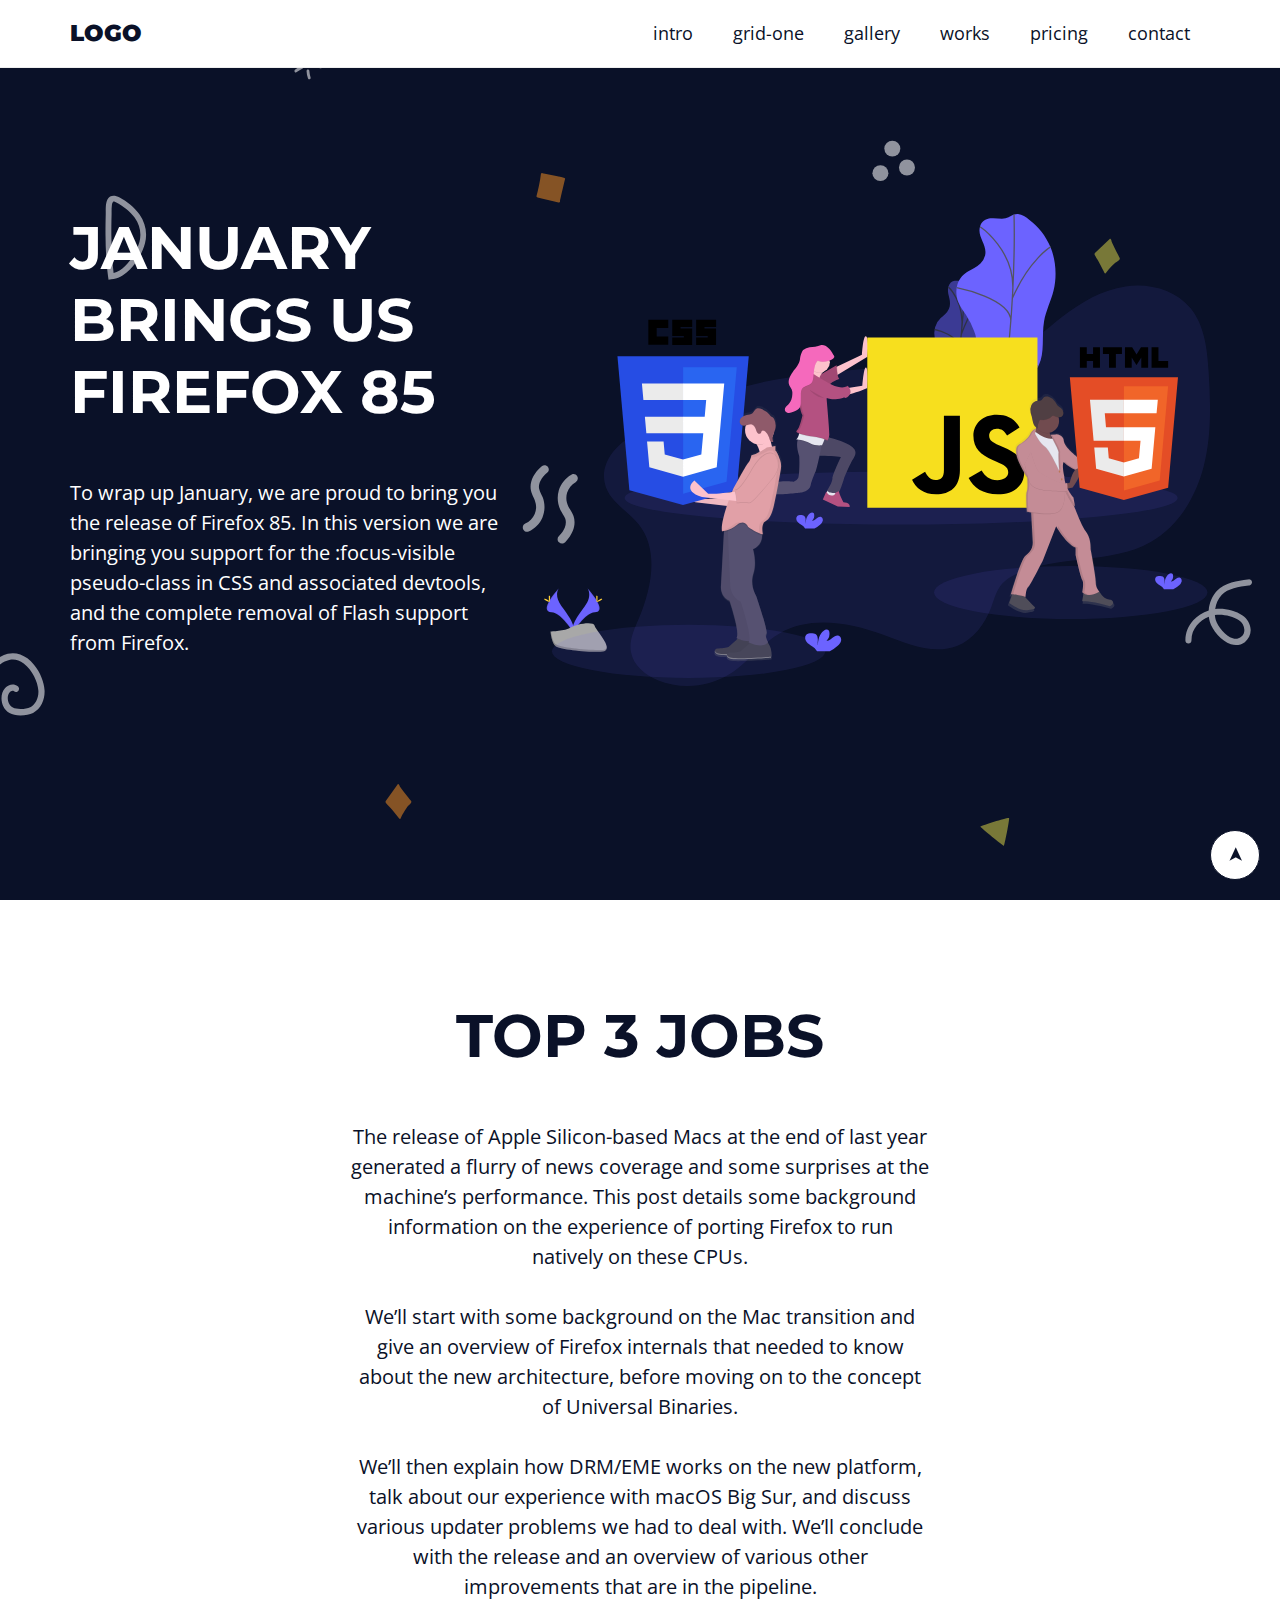
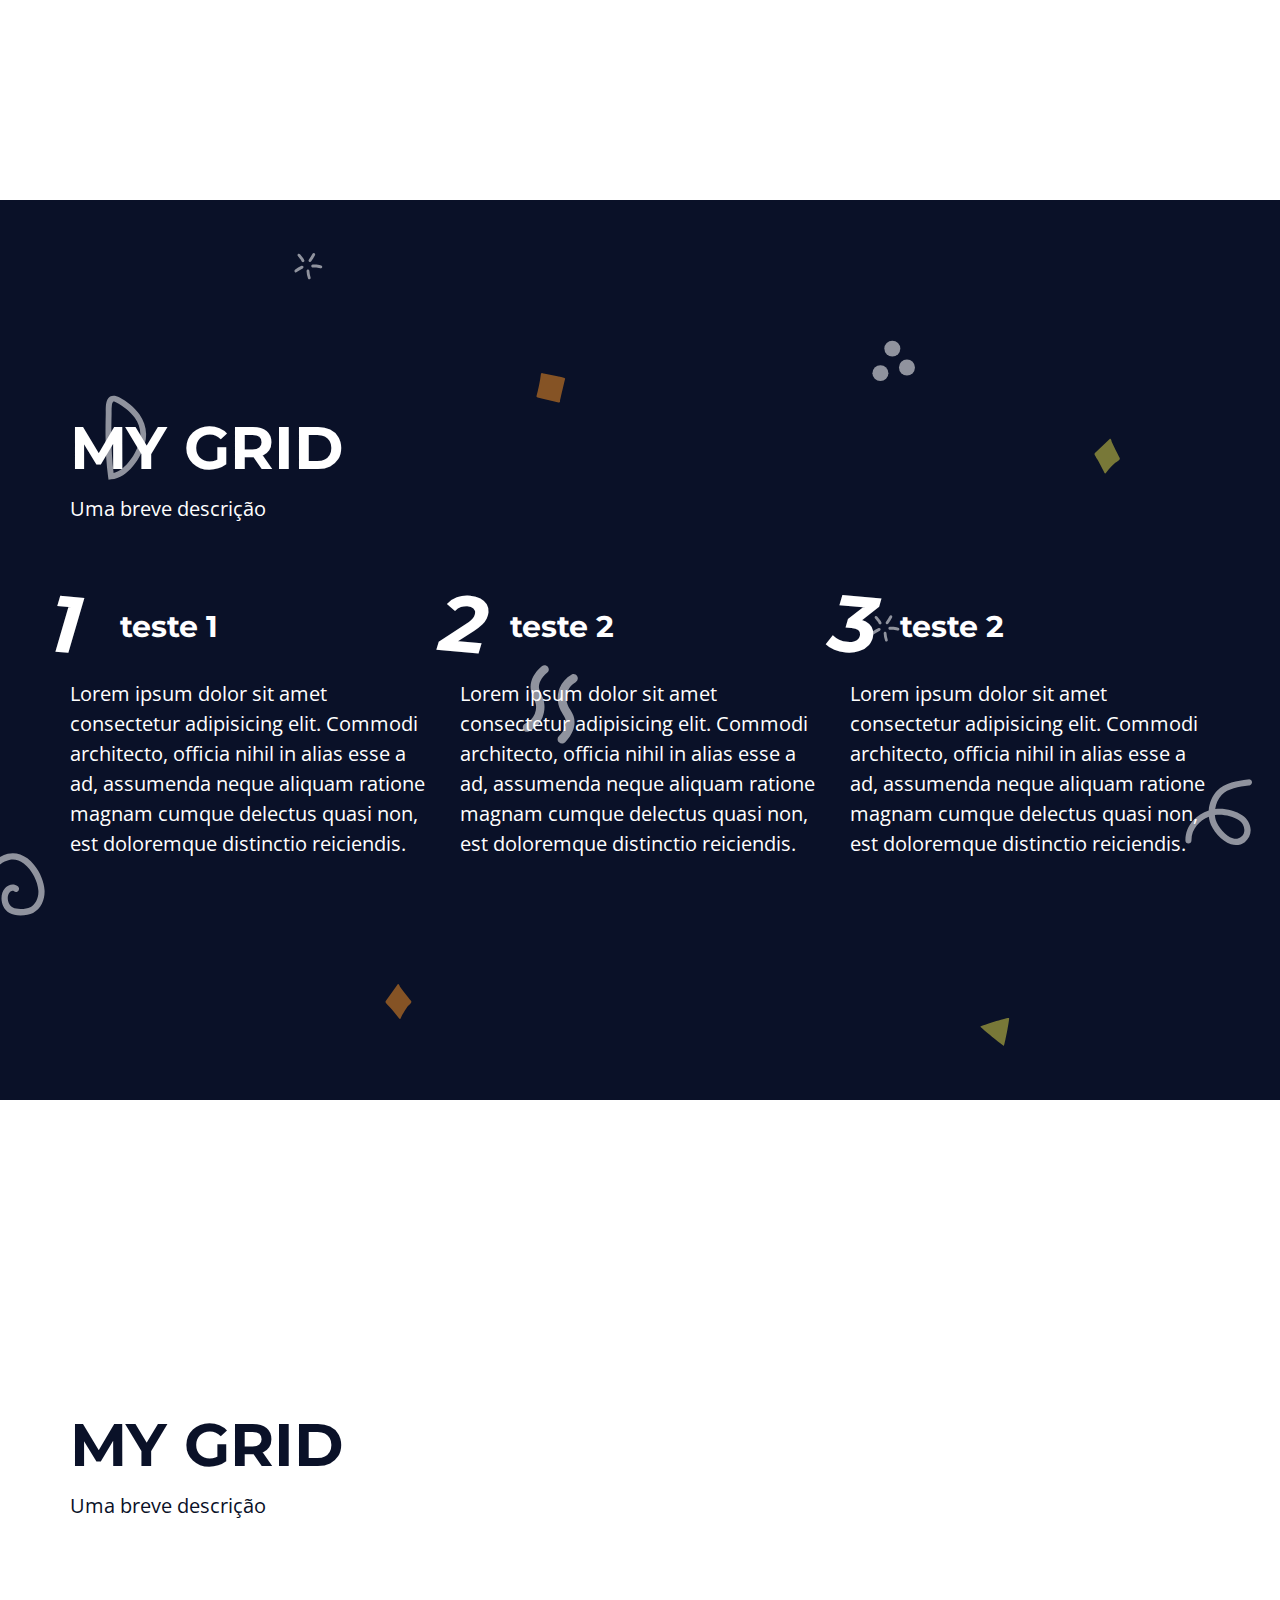
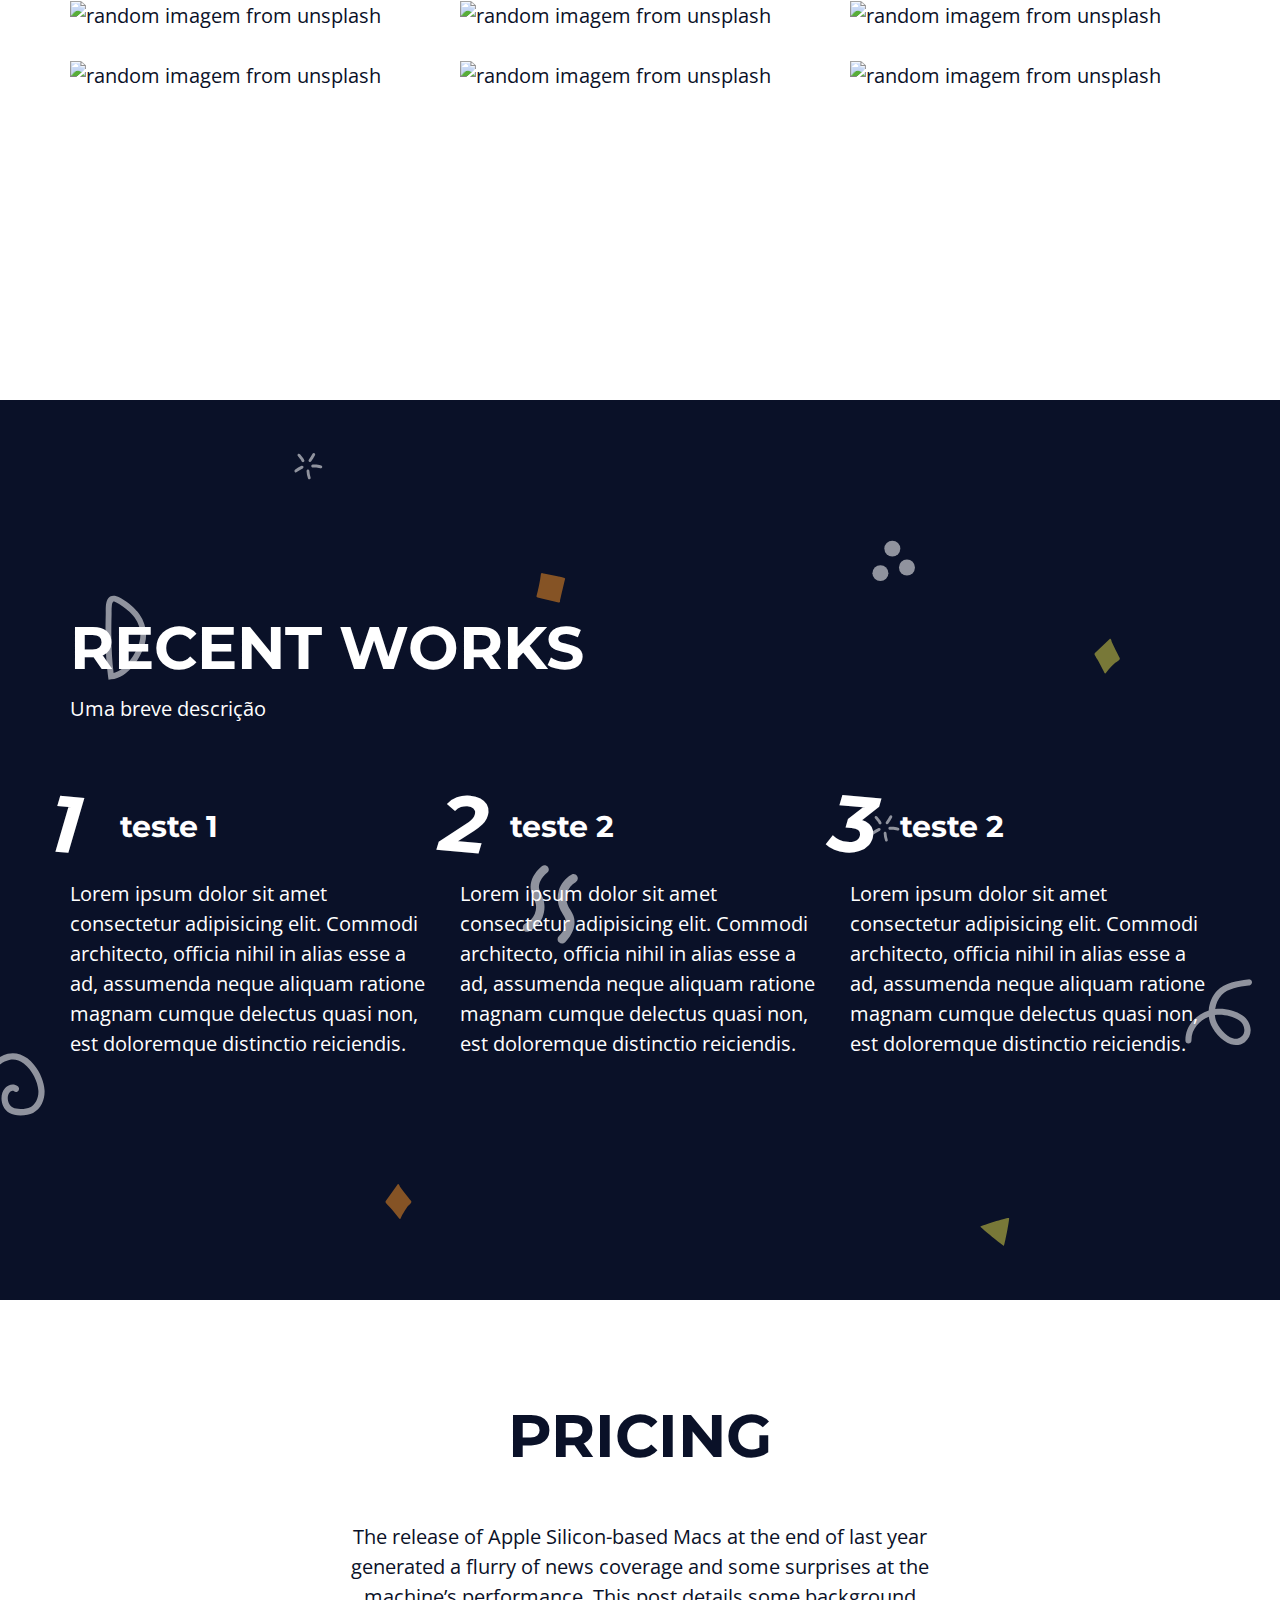
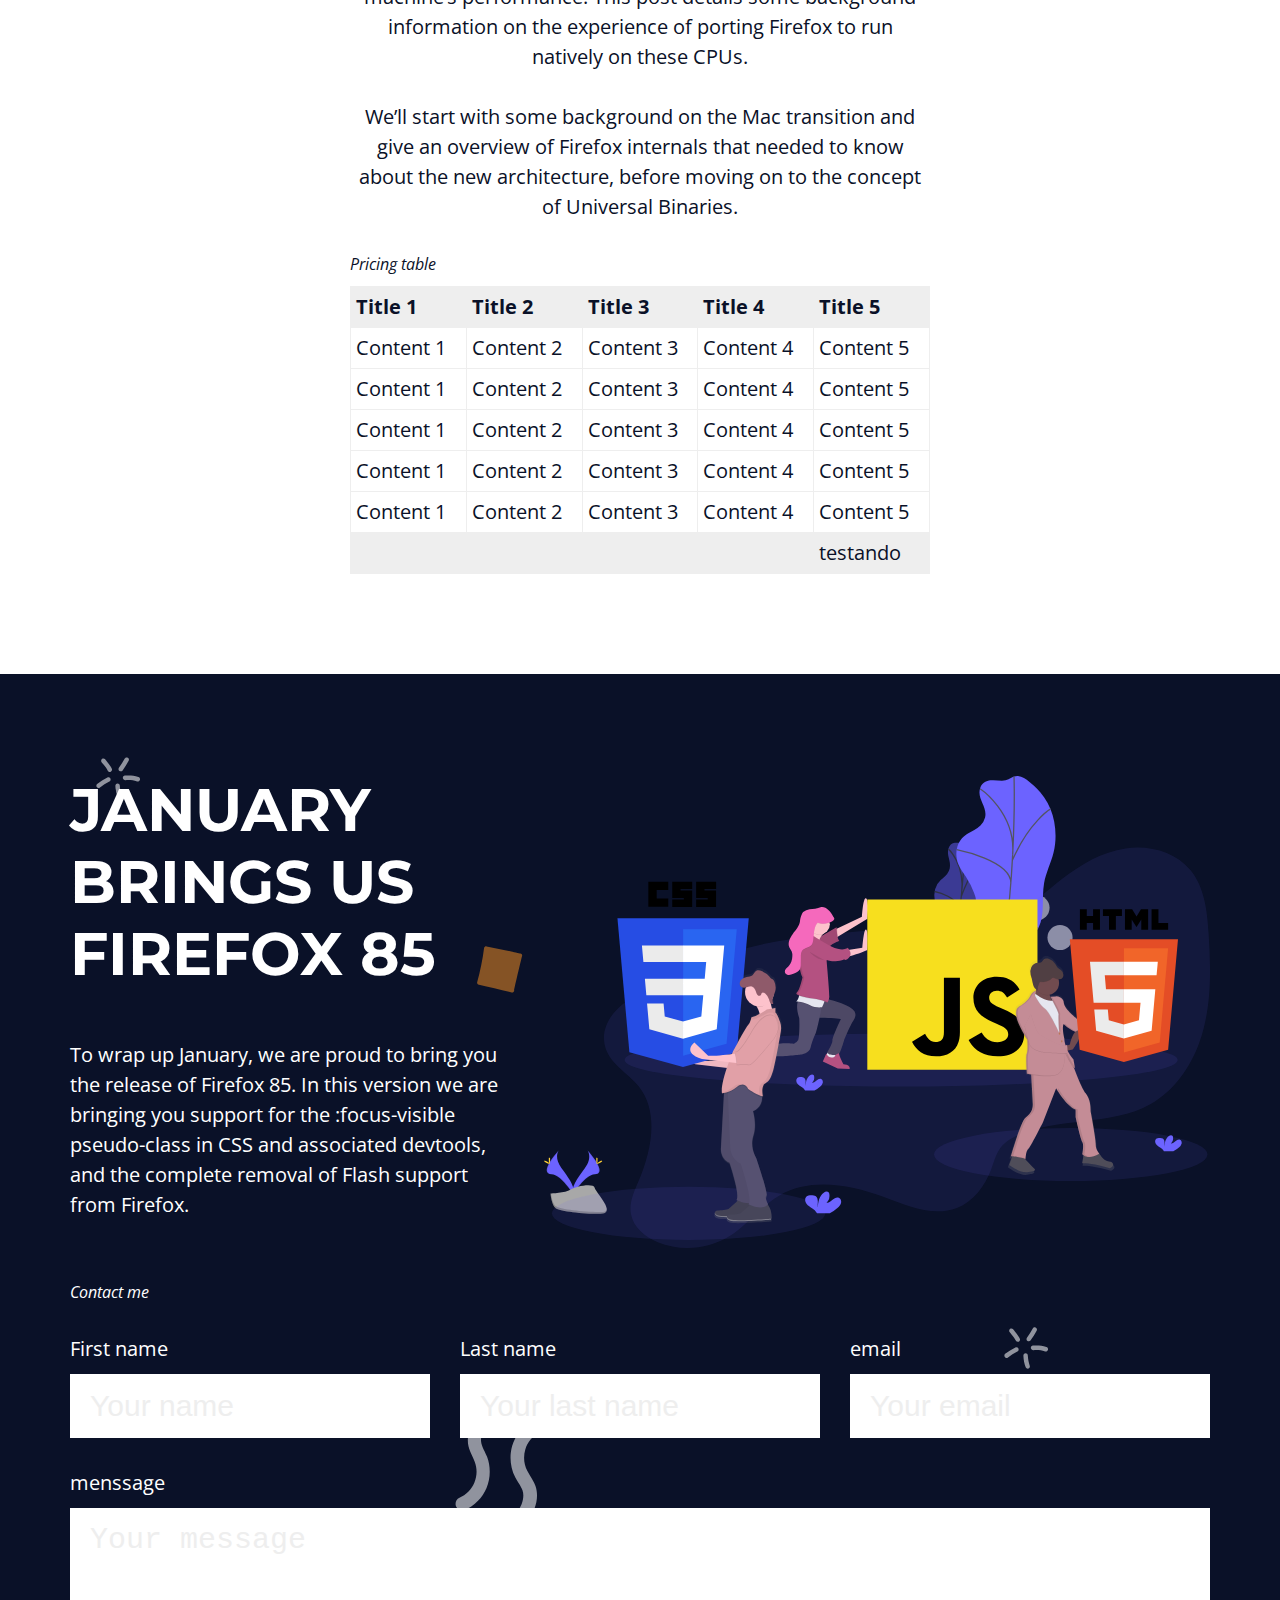
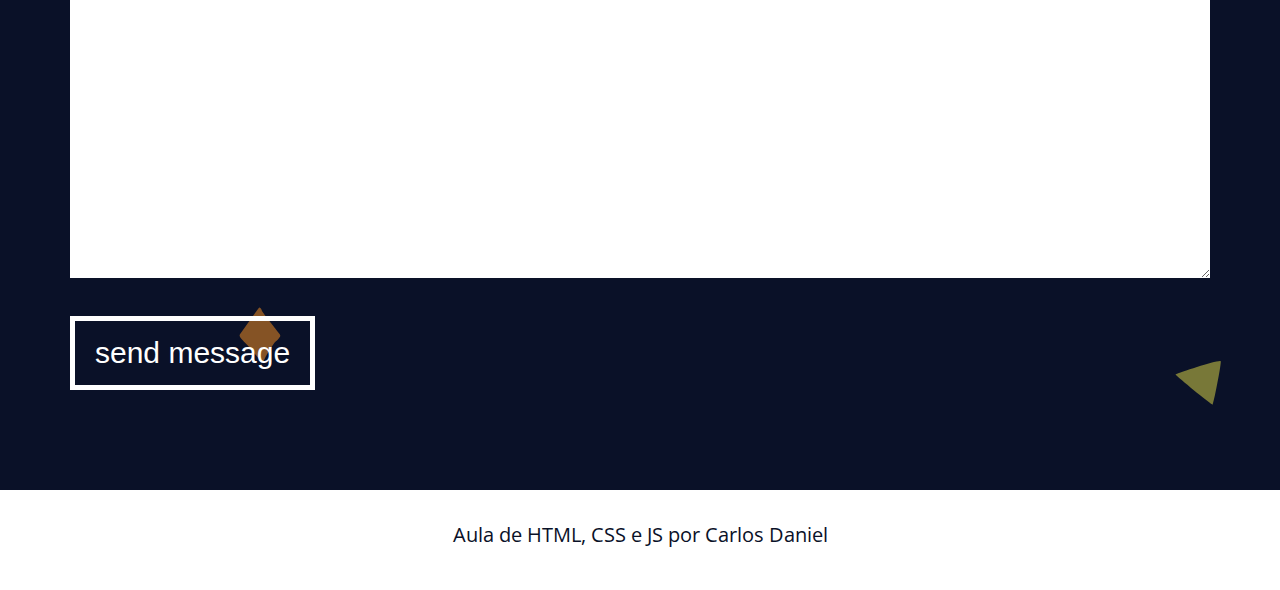
==== index.html @ 61919f61 "Add files via upload" ====
<!DOCTYPE html>
<html lang="pt-BR">
<head>
    <meta charset="UTF-8">
    <meta name="viewport" content="width=device-width, initial-scale=1.0">
    <title>Document</title>
    <link rel="stylesheet" href="./accets/css/variables.css">
    <link rel="stylesheet" href="./accets/css/elements.css">
    <link rel="stylesheet" href="./accets/css/component.css">
    <link rel="stylesheet" href="./accets/css/menu.css">
    <link rel="stylesheet" href="./accets/css/styles.css">
</head>
    <body>
        <input class="close-menu" id="close-menu" type="checkbox" aria-label="Close menu" role="button">
        <label class="close-menu-label" for="close-menu" title="close menu"></label>
        <aside class="menu white-bg">
            <div class="menu-content main-content">
                <h1 onClick="checado()">
                    <a href="#home">LOGO</a>
                </h1>
                <nav>
                    <ul onClick="checado()">
                        <li><a href="#intro">intro</a></li>
                        <li><a href="#grid-one">grid-one</a></li>
                        <li><a href="#gallery">gallery</a></li>
                        <li><a href="#grid-two">works</a></li>
                        <li><a href="#pricing">pricing</a></li>
                        <li><a href="#contact">contact</a></li>
                    </ul>
                </nav>
            </div>
        </aside>

    <section id="home" class="main-bg section">
        <div class="main-content intro-content">
            <div class="intro-text-content">
                <h2>January brings us Firefox 85</h2>
                <p>To wrap up January, we are proud to bring you the release of Firefox 85. In this version we are bringing you
                    support for the :focus-visible pseudo-class in CSS and associated devtools, and the complete removal of Flash
                    support from Firefox.</p>
            </div>

            <div class="intro-img">
                <img src="accets/img/javascript.svg" alt="Logo de Html, CSS e JS.">
            </div>
        </div>
    </section>

    <section id="intro" class="white-bg section">
        <div class="main-content top3-content">
            <h2>top 3 jobs</h2>
            <p>The release of Apple Silicon-based Macs at the end of last year generated a flurry of news coverage and some surprises at the machine’s performance. This post details some background information on the experience of porting Firefox to run natively on these CPUs.</p>
            <p>We’ll start with some background on the Mac transition and give an overview of Firefox internals that needed to know about the new architecture, before moving on to the concept of Universal Binaries.</p>
            <p>We’ll then explain how DRM/EME works on the new platform, talk about our experience with macOS Big Sur, and discuss various updater problems we had to deal with. We’ll conclude with the release and an overview of various other improvements that are in the pipeline.</p>
        </div>
    </section>

    <section id="grid-one" class="grid-one main-bg section">
        <div class="main-content grid-one-content">
            <h2 class="grid-main-heading">My Grid</h2>
            <p class="grid-description">Uma breve descrição</p>
            <div class="grid">
                <article>
                    <h3>teste 1</h3>
                    <p>Lorem ipsum dolor sit amet consectetur adipisicing elit. Commodi architecto, officia nihil in alias esse a ad, assumenda neque aliquam ratione magnam cumque delectus quasi non, est doloremque distinctio reiciendis.</p>
                </article>
                <article>
                    <h3>teste 2</h3>
                    <p>Lorem ipsum dolor sit amet consectetur adipisicing elit. Commodi architecto, officia nihil in alias esse a ad, assumenda neque aliquam ratione magnam cumque delectus quasi non, est doloremque distinctio reiciendis.</p>
                </article>
                <article>
                    <h3>teste 2</h3>
                    <p>Lorem ipsum dolor sit amet consectetur adipisicing elit. Commodi architecto, officia nihil in alias esse a ad, assumenda neque aliquam ratione magnam cumque delectus quasi non, est doloremque distinctio reiciendis.</p>
                </article>
            </div>
        </div>
    </section>

    <section id="gallery" class="gallery white-bg section">
        <div class="main-content grid-one-content">
            <h2 class="grid-main-heading">My Grid</h2>
            <p class="grid-description">Uma breve descrição</p>
            <div class="grid">
                <div class="gallery-img">
                    <img src="http://source.unsplash.com/random/360x360?r=1" alt="random imagem from unsplash">
                </div>
                <div class="gallery-img">
                    <img src="http://source.unsplash.com/random/360x360?r=2" alt="random imagem from unsplash">
                </div>
                <div class="gallery-img">
                    <img src="http://source.unsplash.com/random/360x360?r=3" alt="random imagem from unsplash">
                </div>
                <div class="gallery-img">
                    <img src="http://source.unsplash.com/random/360x360?r=4" alt="random imagem from unsplash">
                </div>
                <div class="gallery-img">
                    <img src="http://source.unsplash.com/random/360x360?r=5" alt="random imagem from unsplash">
                </div>
                <div class="gallery-img">
                    <img src="http://source.unsplash.com/random/360x360?r=6" alt="random imagem from unsplash">
                </div>
            </div>
        </div>
    </section>

    <section id="grid-two" class="grid-one main-bg section">
        <div class="main-content grid-one-content">
            <h2 class="grid-main-heading">Recent Works</h2>
            <p class="grid-description">Uma breve descrição</p>
            <div class="grid">
                <article>
                    <h3>teste 1</h3>
                    <p>Lorem ipsum dolor sit amet consectetur adipisicing elit. Commodi architecto, officia nihil in alias esse a ad, assumenda neque aliquam ratione magnam cumque delectus quasi non, est doloremque distinctio reiciendis.</p>
                </article>
                <article>
                    <h3>teste 2</h3>
                    <p>Lorem ipsum dolor sit amet consectetur adipisicing elit. Commodi architecto, officia nihil in alias esse a ad, assumenda neque aliquam ratione magnam cumque delectus quasi non, est doloremque distinctio reiciendis.</p>
                </article>
                <article>
                    <h3>teste 2</h3>
                    <p>Lorem ipsum dolor sit amet consectetur adipisicing elit. Commodi architecto, officia nihil in alias esse a ad, assumenda neque aliquam ratione magnam cumque delectus quasi non, est doloremque distinctio reiciendis.</p>
                </article>
            </div>
        </div>
    </section>
    <section id="pricing" class="white-bg section">
        <div class="main-content top3-content">
            <h2>pricing</h2>
            <p>The release of Apple Silicon-based Macs at the end of last year generated a flurry of news coverage and some surprises at the machine’s performance. This post details some background information on the experience of porting Firefox to run natively on these CPUs.</p>
            <p>We’ll start with some background on the Mac transition and give an overview of Firefox internals that needed to know about the new architecture, before moving on to the concept of Universal Binaries.</p>

            <div class="responsive-table">
                <table>
                    <caption>Pricing table</caption>

                    <thead>
                        <tr>
                            <th>Title 1</th>
                            <th>Title 2</th>
                            <th>Title 3</th>
                            <th>Title 4</th>
                            <th>Title 5</th>
                        </tr>
                    </thead>
                    <tbody>
                        <tr>
                            <td>Content 1</td>
                            <td>Content 2</td>
                            <td>Content 3</td>
                            <td>Content 4</td>
                            <td>Content 5</td>
                        </tr>
                        <tr>
                            <td>Content 1</td>
                            <td>Content 2</td>
                            <td>Content 3</td>
                            <td>Content 4</td>
                            <td>Content 5</td>
                        </tr>
                        <tr>
                            <td>Content 1</td>
                            <td>Content 2</td>
                            <td>Content 3</td>
                            <td>Content 4</td>
                            <td>Content 5</td>
                        </tr>
                        <tr>
                            <td>Content 1</td>
                            <td>Content 2</td>
                            <td>Content 3</td>
                            <td>Content 4</td>
                            <td>Content 5</td>
                        </tr>
                        <tr>
                            <td>Content 1</td>
                            <td>Content 2</td>
                            <td>Content 3</td>
                            <td>Content 4</td>
                            <td>Content 5</td>
                        </tr>
                    </tbody>
                    <tfoot>
                        <tr>
                            <td></td>
                            <td></td>
                            <td></td>
                            <td></td>
                            <td colspan="3">testando</td>
                        </tr> 
                    </tfoot>
                </table>
            </div>
        </div>     
    </section>
    <section id="contact" class="main-bg section">
        <div class="main-content intro-content">
            <div class="intro-text-content">
                <h2>January brings us Firefox 85</h2>
                <p>To wrap up January, we are proud to bring you the release of Firefox 85. In this version we are bringing you
                    support for the :focus-visible pseudo-class in CSS and associated devtools, and the complete removal of Flash
                    support from Firefox.</p>
            </div>

            <div class="intro-img">
                <img src="accets/img/javascript.svg" alt="Logo de Html, CSS e JS.">
            </div>
            <div class="contact-form">
                <fieldset class="form-grid">
                    <legend>Contact me</legend>
                    
                        <div class="form-group">
                            <label for="first-name">First name</label>
                            <input type="text" name="first-name" id="first-name" placeholder="Your name">
                            
                        </div>

                        <div class="form-group">
                            <label for="last-name">Last name</label>
                            <input type="text" name="last-name" id="last-name" placeholder="Your last name">
                            
                        </div>

                        <div class="form-group">
                            <label for="email">email</label>
                            <input type="email" name="email" id="email" placeholder="Your email">
                            
                        </div>

                        <div class="form-group full-width">
                            <label for="message">menssage</label>
                            <textarea name="message" id="menssage" cols="30" rows="10" placeholder="Your message"></textarea>                            
                        </div>

                        </div>
                        <div class="form-group full-width">
                            <button type="submit">send message</button>
                        </div>
                </fieldset>
            </div>
        </div>

    </section>

    <footer class="white-bg footer">
        <p>Aula de HTML, CSS e JS por Carlos Daniel</p>
    </footer>

    <a href="#home" class="back-to-top">➤</a>
    <script src="./accets/javascript/index.js"></script>
</body>
</html>
---- accets/css/variables.css ----
@import url('https://fonts.googleapis.com/css2?family=Montserrat:ital,wght@0,100..900;1,100..900&family=Open+Sans:ital,wght@0,300..800;1,300..800&display=swap');

:root{
    --primary-color: #0a1128;
    --secondary-color: crimson;
    --white-color: #FFFFFF;
    --light-gray-color: #EEEEEE;
    --gap: 3rem;
}
---- accets/css/elements.css ----
* {
    margin: 0;
    padding: 0;
    box-sizing: border-box;
}

html {
    scroll-behavior: smooth;
    scroll-padding-top: 6.7rem;
    /* Para limitar o rem e ele se comportar como 10px em vez de 16px */
    font-size: 62.5%;
}

body{
    font-family: 'Open Sans', sans-serif;
    font-size: 2rem;
    color: var(--primary-color);
    /* o line-height é melhor usar numero sem unidade de medida */
    line-height: 1.5;

}

h1, h2, h2, h3, h4, h5, h6{
    font-family: 'Montserrat', sans-serif;
}

h1{
    text-transform: uppercase;
    font-size: 6rem;
    font-weight: 900;
}

h2{
    font-size: 6rem;
    margin-bottom: 5rem;
    text-transform: uppercase;
    line-height: 1.2;
}

h3{
    font-size: 5rem;
}

h4{
    font-size: 4.5rem;
}

h5{
    font-size: 4rem;
}

h6{
    font-size: 3.5rem;
}

a{
    text-decoration: none;
}

p{
    margin-bottom: 3rem;
}

.responsive-table{
    overflow: hidden;
    overflow-x: auto;
}

table{
    min-width: 36rem;
    width: 100%;
    border-collapse: collapse;
}

table caption{
    font-style: italic;
    font-size: 1.6rem;
    text-align: left;
    margin-bottom: 1rem;
}

table td, table th{
    /* serve para impedir do texto quebrar a linha */
    white-space: nowrap;
    padding: 0.5rem;
    text-align: left;
    border: 0.1rem solid var(--light-gray-color);
}

tfoot td, table th{
    background-color: var(--light-gray-color);
}
---- accets/css/component.css ----
.main-bg{
    background-image: url(../img/main-bg.svg);
    background-size: cover;
    background-position: center center;
    color: var(--white-color);
}
.white-bg{
    background-color: var(--white-color);
    color: var(--primary-color);
}

.main-content{
    max-width: 120rem;
    margin: 0 auto;
    padding: 10rem var(--gap);
}

/* A classe section esta informando que o tamanho minimo é de 100vh ou seja se precisar de crescer mais ele ira crescer */
.section{
    min-height: 100vh;
}
.menu-spacing{
    height: 6.5rem;
}

body .full-width{
    width: 100%;
    flex: 1 1 100%;
}
---- accets/css/menu.css ----
.menu{
    position: fixed;
    /* usando top, left, right fixar ele na posição indicada */
    top: 0;
    left: 0;
    right: 0;
    width: 100%;
    border-bottom: 0.1rem solid var(--light-gray-color);
    z-index: 1;
}

.menu-content{
    display: flex;
    justify-content: space-between;
    align-items: center;
    padding-top: 0;
    padding-bottom: 0;
}

.menu-content ul {
    list-style: none;
    display: flex;
}

.menu-content ul li a{
    display: block;
    font-size: 1.8rem;
    padding: 2rem;
    color: inherit;
    position: relative;
}
/* pelo elemento pai ser relativo o absolute vai respeitar ele e ficar referente a ele,
animação de linha a baixo da navbar 
*/
.menu-content ul li a::after{
    content: '';
    position: absolute;
    bottom: 1rem;
    /* ajustando local */
    left: 50%;
    width: 0;
    /* tamanho da listra */
    height: 0.2rem;
    background-color: var(--secondary-color);
    transition: all 300ms ease-in-out;
}

.menu-content ul li a:hover::after{
    width: 50%;
    left: 25%;
}

.menu h1 {
    font-size: 2.3rem;
    color: var(--primary-color);
}
.menu h1 a{
    color: inherit;
}

.close-menu{
    display: none;
}
---- accets/css/styles.css ----
.intro-content{
    position: relative;
    /* top: -8rem; */
    display: grid;
    /* foi passado para 1.5fr por causa da proporção */
    grid-template-columns: 1fr 1.5fr;
    gap: var(--gap);
    min-height: 100vh;
}

.intro-text-content, .intro-img{
    display: flex;
    flex-flow: column wrap;
    justify-content: center;
}
.intro-text-content h2{
    font-size: 6rem;
    margin-bottom: 5rem;
    text-transform: uppercase;
    line-height: 1.2;
}
.intro-img img{
    max-width: 100%;
    height: auto; 
}

.top3-content{
    max-width: 64rem;
    display: flex;
    flex-flow: column nowrap;
    justify-content: center;
    text-align: center;
}

.grid-one-content{
    display: flex;
    flex-flow: column wrap;
    justify-content: center;
    min-height: 100vh;
}

.grid-main-heading{
    margin-bottom: 1rem;
}

.grid-description{
    padding-bottom: 5rem;
}

.grid{
    display: grid;
    grid-template-columns: repeat(3, 1fr);
    gap: var(--gap);
    /* Criando um contador no css */
    counter-reset: grid-counter;
}

.grid h3{
    font-size: 3rem;
    position: relative;
    padding-left: 5rem;
    padding-bottom: 3rem;
}

.grid h3::before{
    counter-increment: grid-counter;
    content: counter(grid-counter);
    position: absolute;
    font-size: 8rem;
    font-style: italic;
    top: -4rem;
    left: -2rem;
    transform: rotate(5deg);
}

.gallery-img{
    width: 100%;
    max-height: 36rem;
    max-height: 36rem;
    overflow: hidden;

}

.gallery-img img{
    transition: all 300ms ease-in-out;
}

.gallery-img img:hover{
    transform: translate(-3%, 3%) scale(1.2) rotate(5deg);
}

.contact-form{
    grid-column: span 2;
}

.contact-form .form-grid {
    border: none;
    display: flex;
    flex-flow: row wrap;
    gap: var(--gap);
}

.form-grid legend{
    font-style: italic;
    font-size: 1.6rem;
    margin-bottom: 3rem;
}

.form-group{
    flex: 1 1 32rem;
}

.form-group label{
    display: block;
    margin-bottom: 1rem;
}

.form-group input,
.form-group textarea{
    border: none;
    background-color: var(--white-color);
    padding: 1.5rem 2rem;
    width: 100%;
    font-size: 3rem;
    /* Com outline: none é possivel ocultar o foco  */
    outline: none;
}

.form-group input:focus,
.form-group textarea:focus{
    box-shadow: 0 0 1rem 0.2rem var(--secondary-color);
}

.form-group button{
    border: 0.5rem solid var(--white-color);
    background: none;
    color: inherit;
    padding: 1.5rem 2rem;
    font-size: 3rem;
    cursor: pointer;
    transition: all 300ms ease-in-out;
}

.form-group button:hover{
    background-color: var(--white-color);
    color: var(--primary-color);
}

/* se refere a tudo o que tem place holder */
.form-group ::placeholder{
    color: var(--light-gray-color);
}

.footer{
    text-align: center;
}

.footer a {
    color: var(--primary-color);
    font-size: 1.6rem;
}

.footer p{
    margin: 0;
    padding: 3rem;
}

.back-to-top{
    position: fixed;
    bottom: 2rem;
    right: 2rem;
    background-color: var(--white-color);
    width: 5rem;
    height: 5rem;
    display: flex;
    justify-content: center;
    align-items: center;
    text-align: center;
    border-radius: 50%;
    color: inherit;
    font-size: 2rem;
    transform: rotate(-90deg);
    border:  0.1rem solid var(--primary-color);
    
}
.back-to-top:focus{
    outline: none;
    box-shadow: none;
}
    @media (max-width: 800px){
        html{
            scroll-padding-top: 0;
        }
        .intro-content, .grid{
            grid-template-columns: 1fr;
        }

        .gallery-img{
            width: 100%;
            max-width: 100%;
            max-height: 100%;
        }

        .gallery-img img{
            width: 100%;
        }

        .menu{
            bottom: 0;
            display: none;
        }

        .menu-content, .menu-content ul{
            flex-direction: column;
            justify-content: center;
        }
        .menu-content{
            height: 100vh;
        }

        .close-menu-label::after{
            content: '☰';
            position: fixed;
            z-index: 2;
            top: 2rem;
            right: 2rem;
            background-color: var(--primary-color);
            color: var(--white-color);
            font-size: 3rem;
            line-height: 3rem;
            width: 3rem;
            height: 3rem;
            text-align: center;
            padding: 0.5rem;
            cursor: pointer;
        }
        
        .close-menu:checked~.menu{
            display: block;
        }

        .close-menu:checked~.close-menu-label::after{
            content:'×';
        }
    }
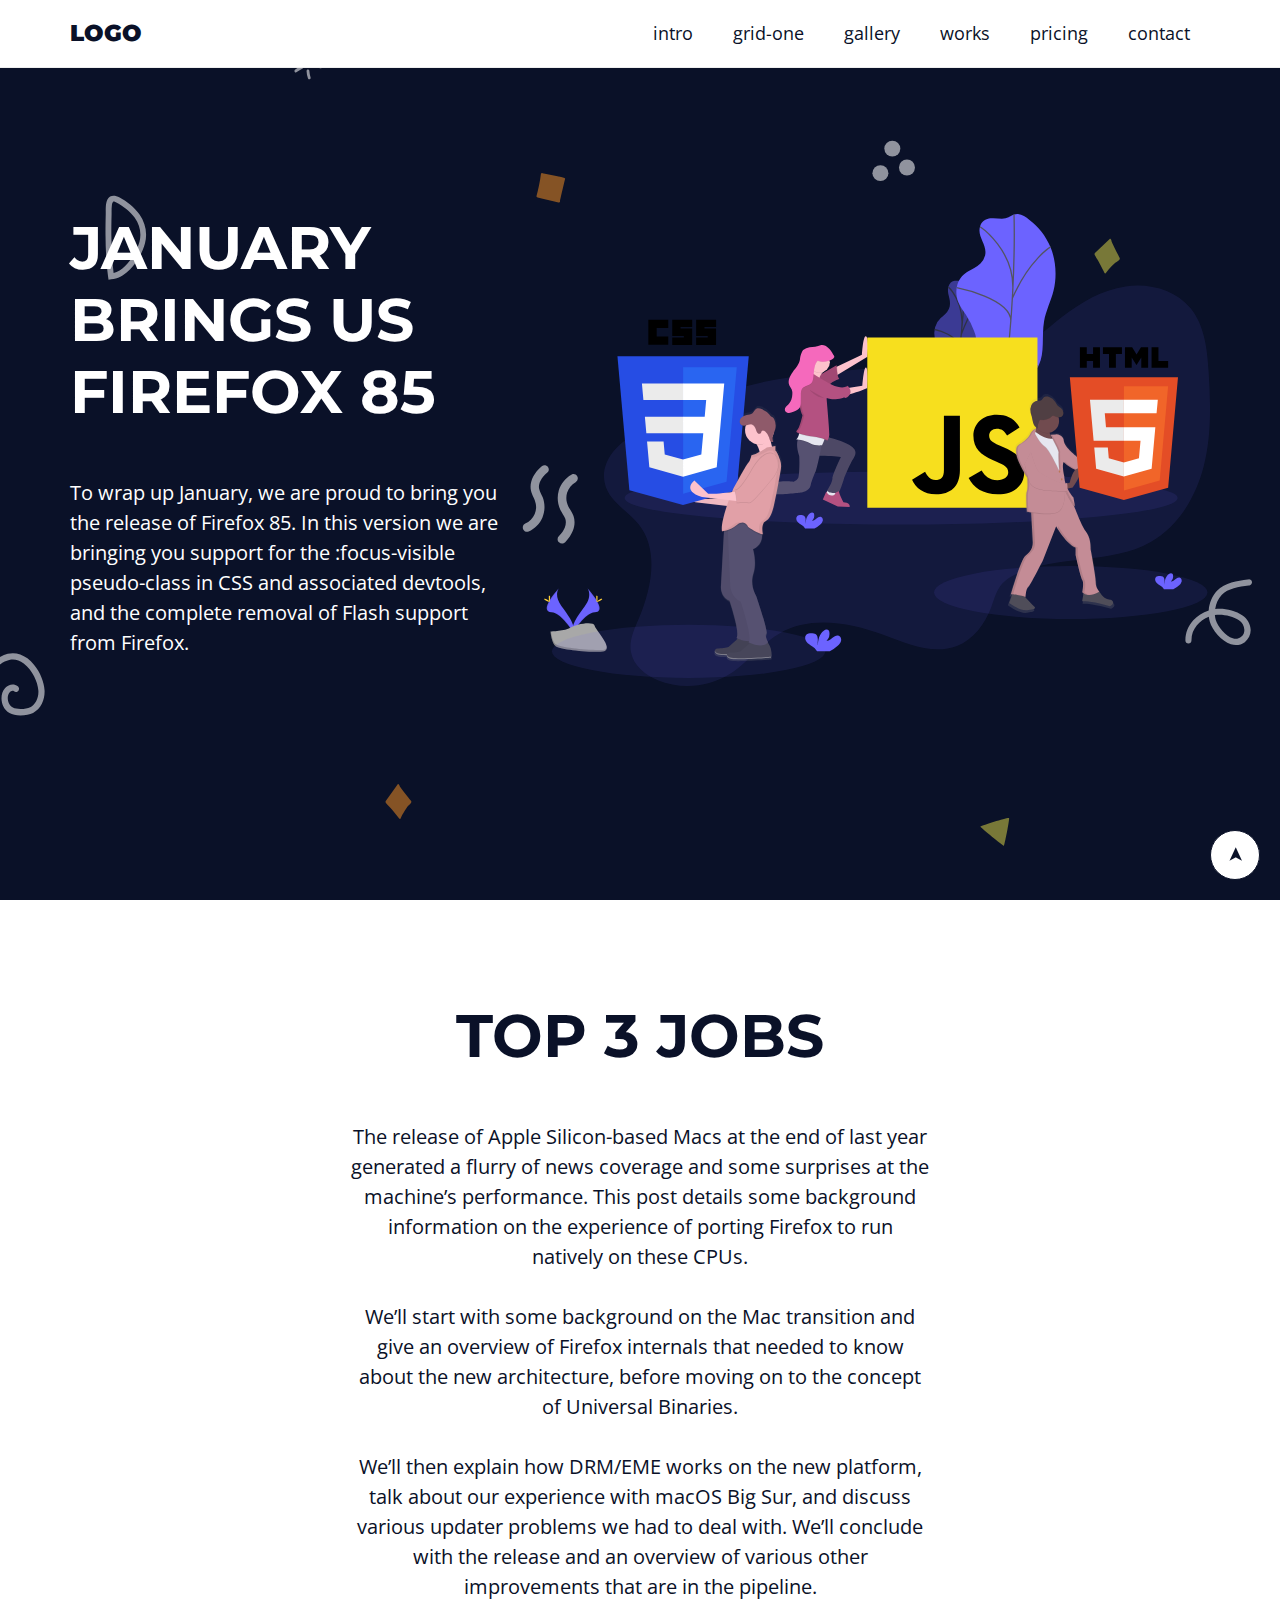
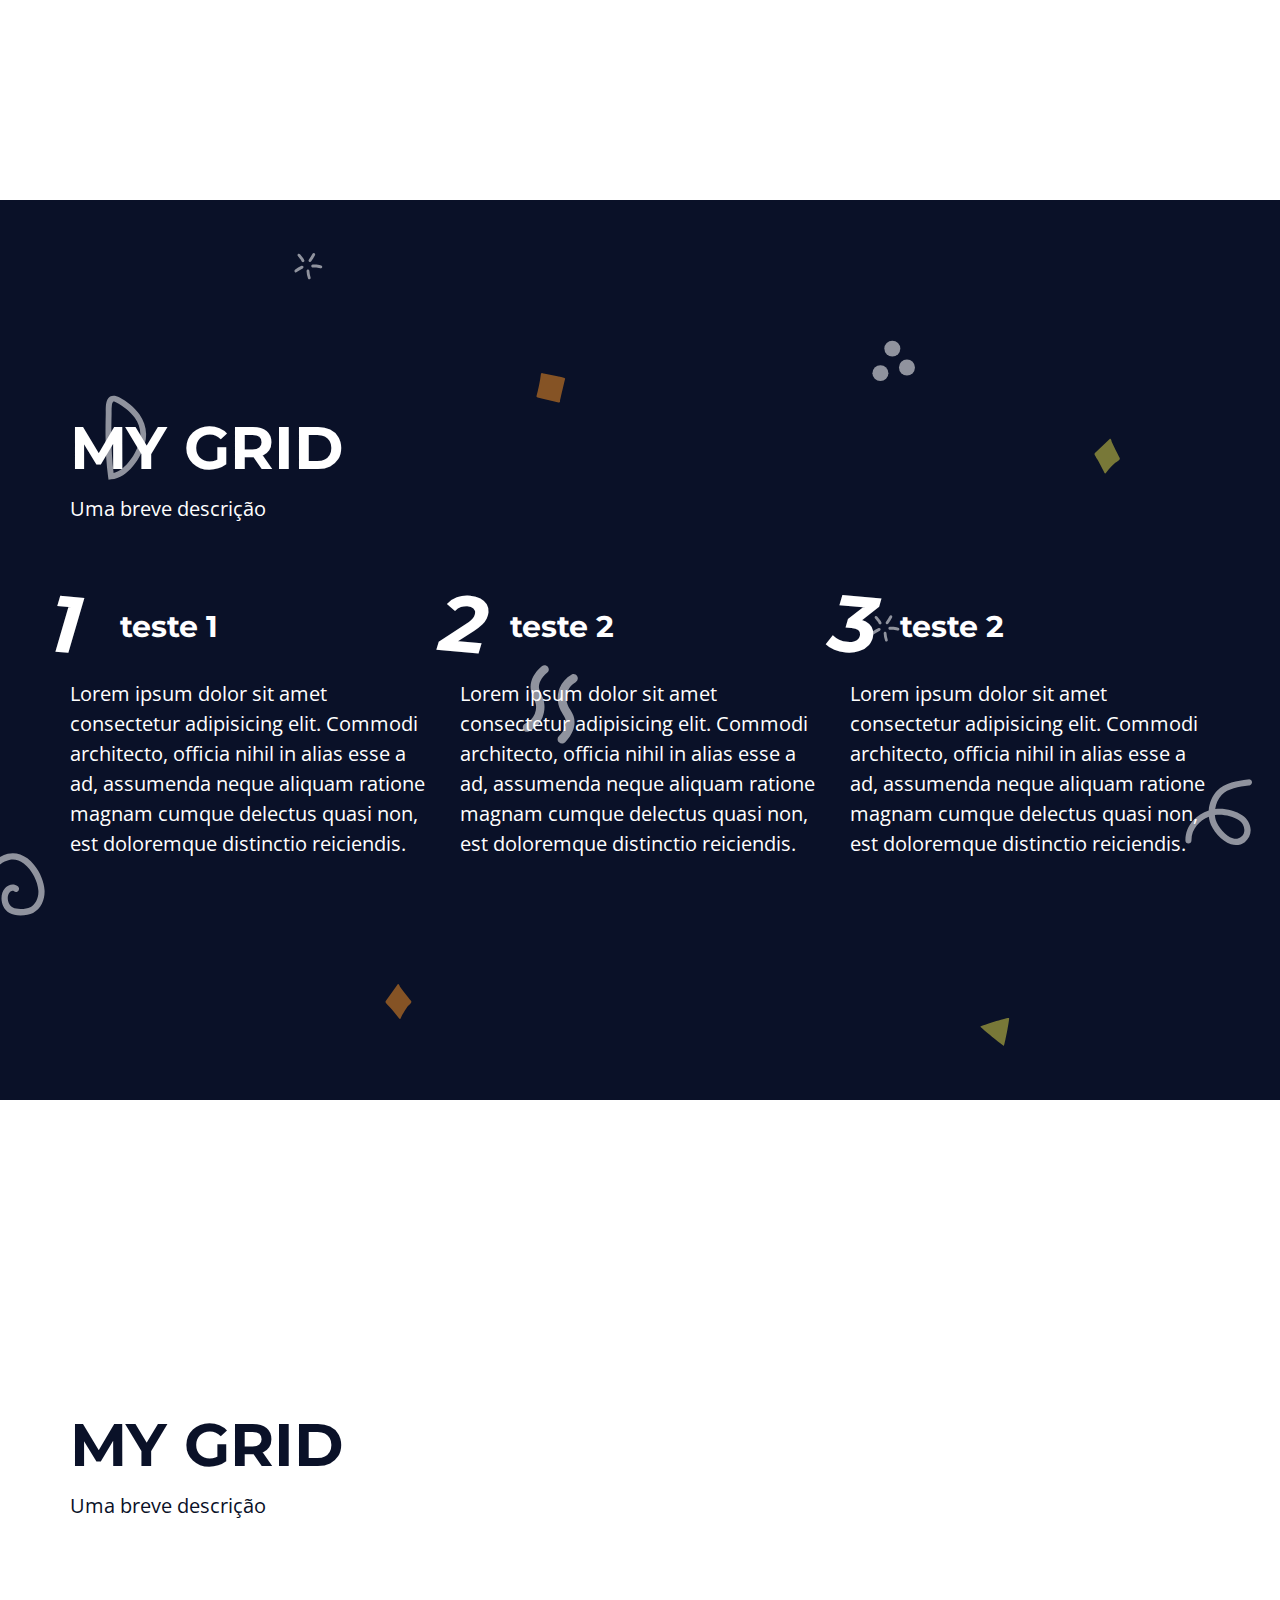
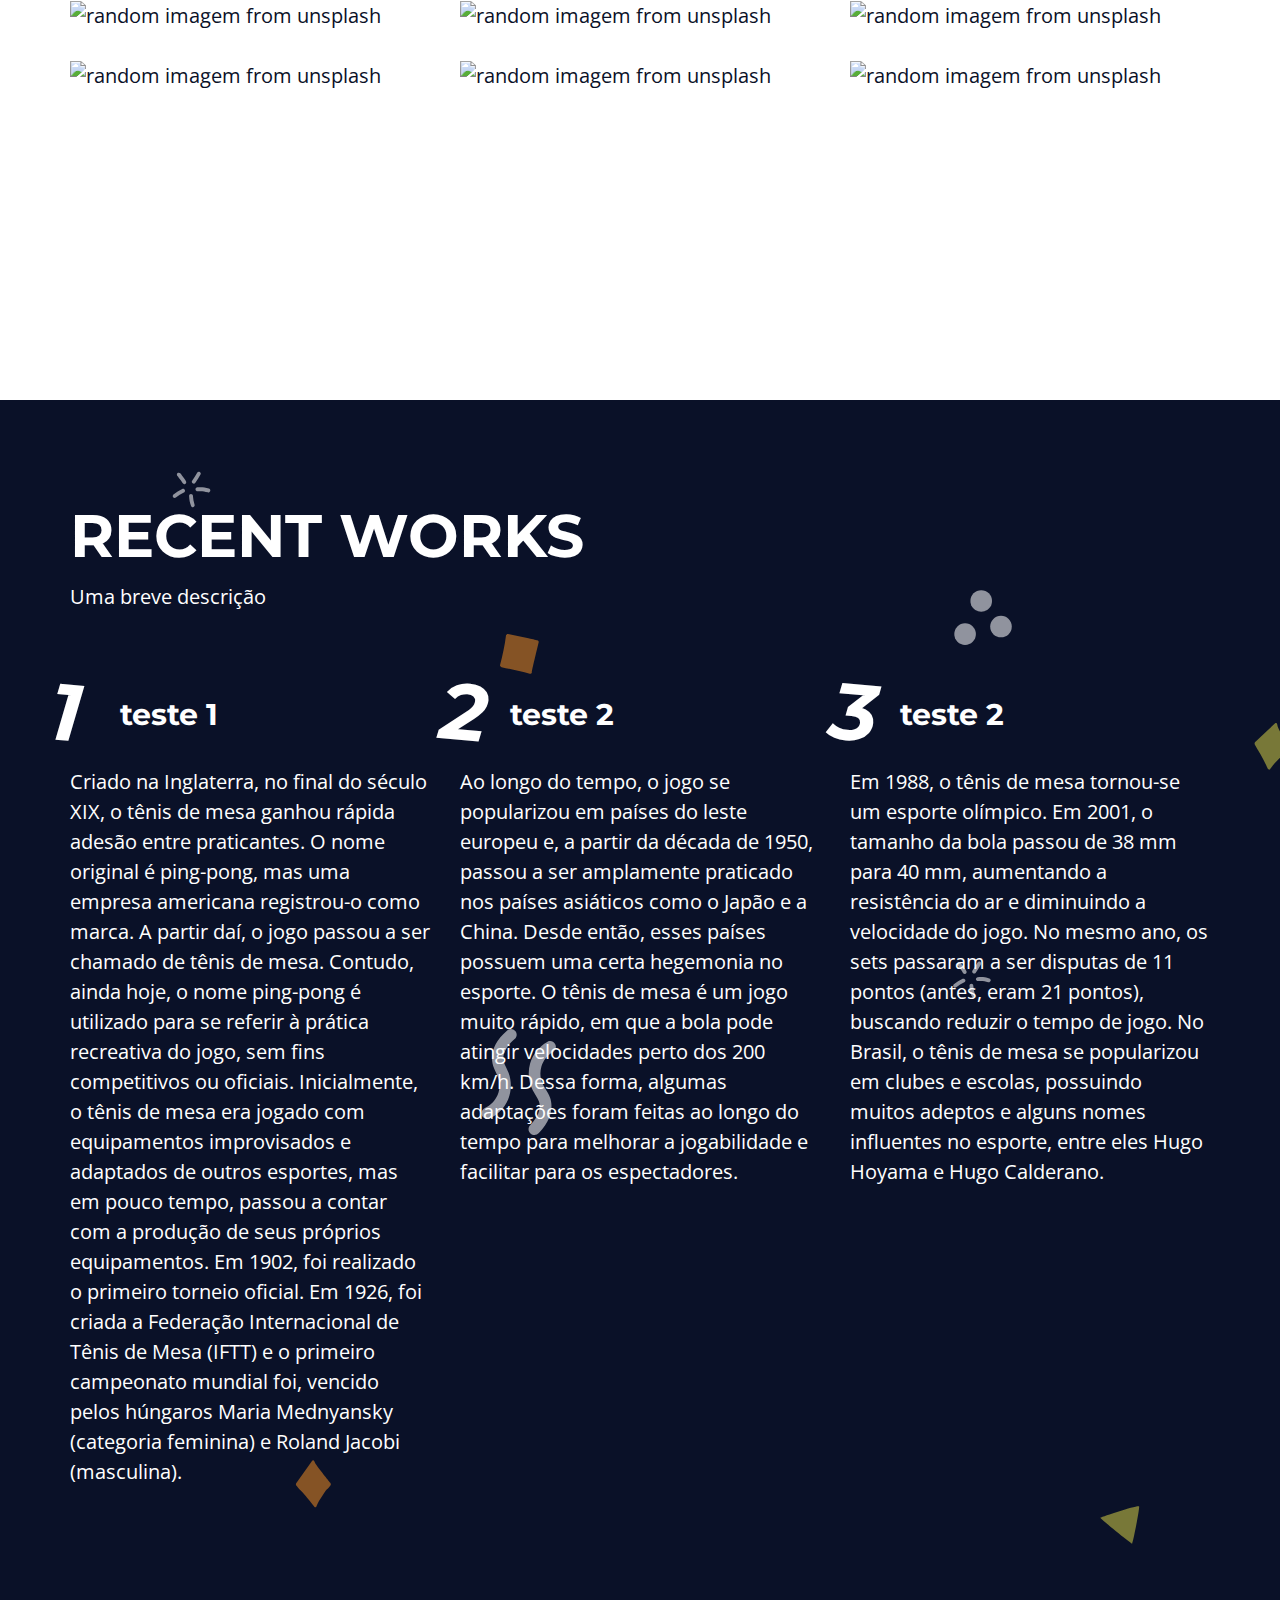
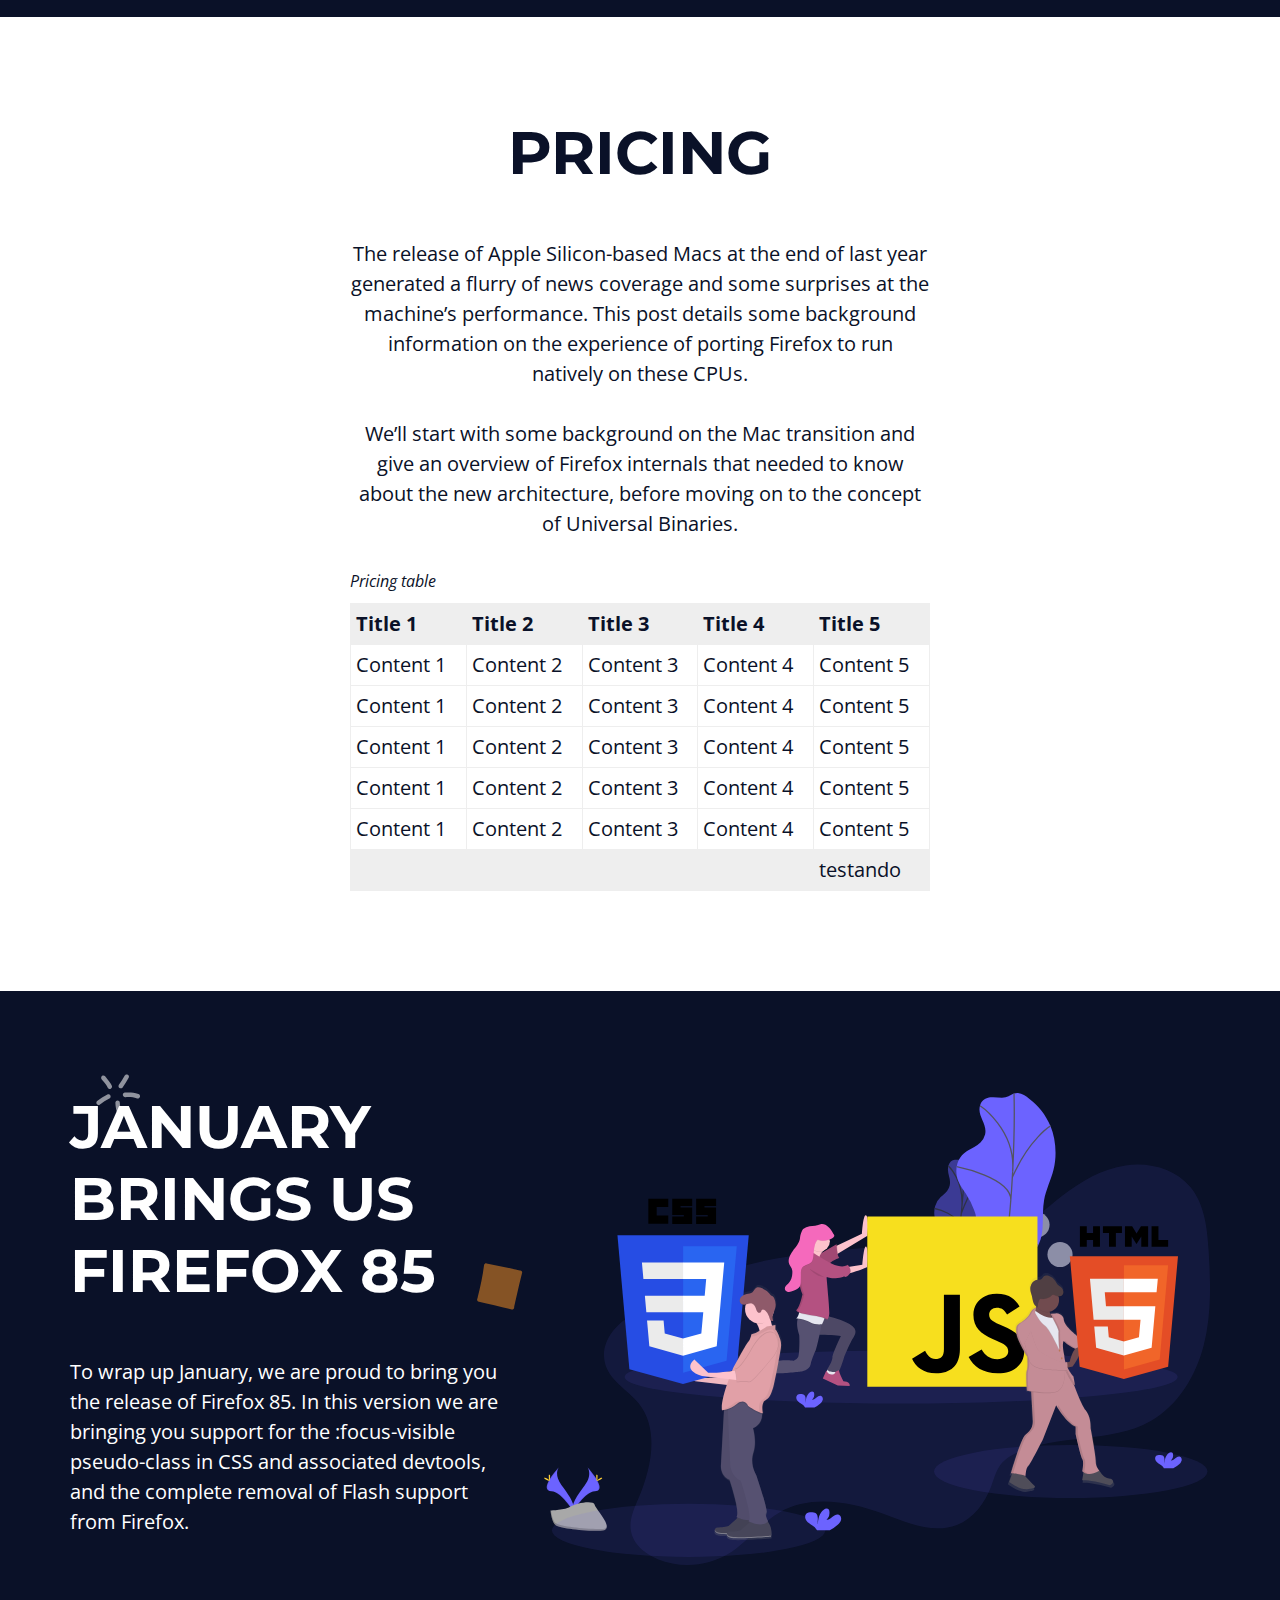
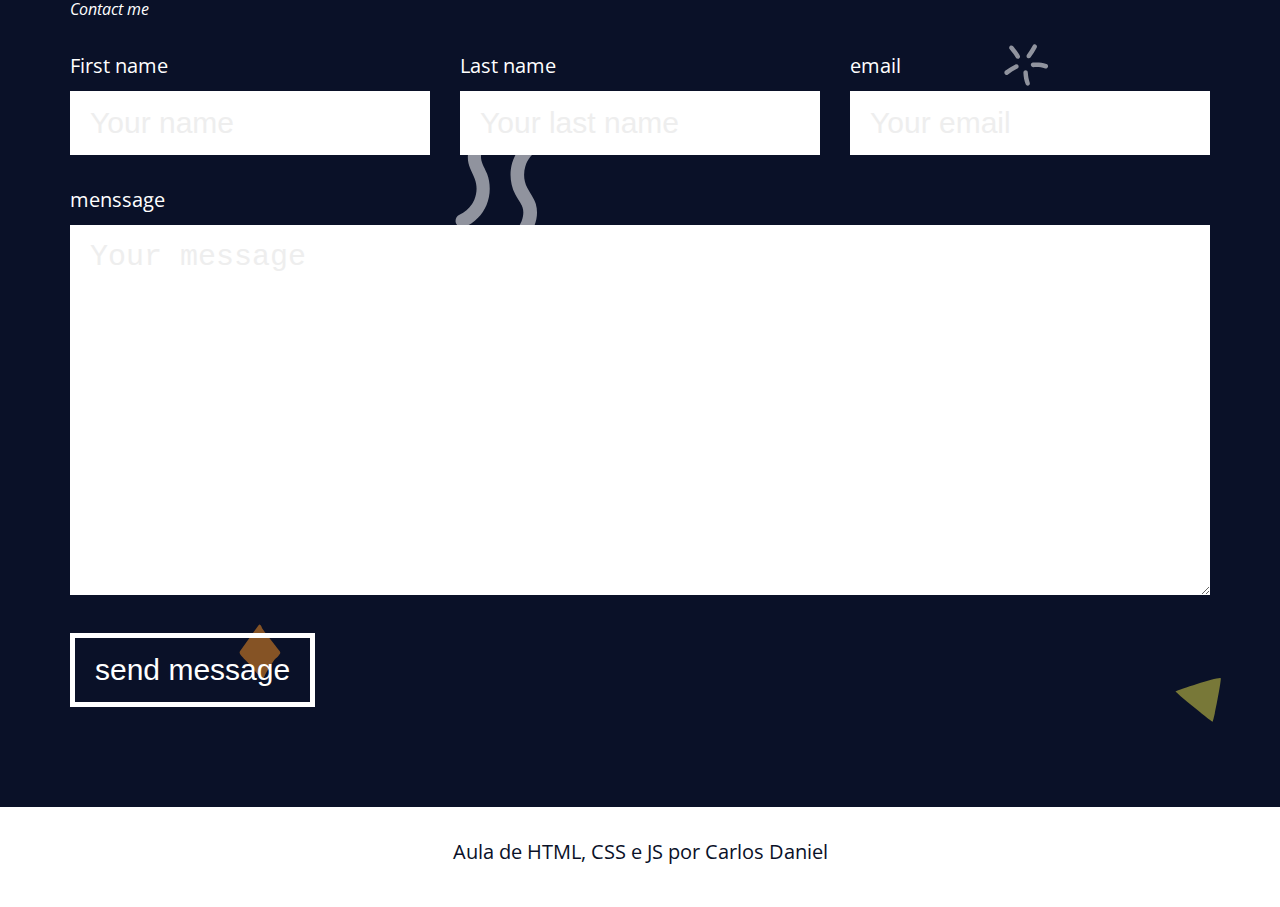
==== commit 1d7fe843: "Update index.html" ====
--- a/index.html
+++ b/index.html
@@ -82,22 +82,22 @@
             <p class="grid-description">Uma breve descrição</p>
             <div class="grid">
                 <div class="gallery-img">
-                    <img src="http://source.unsplash.com/random/360x360?r=1" alt="random imagem from unsplash">
-                </div>
-                <div class="gallery-img">
-                    <img src="http://source.unsplash.com/random/360x360?r=2" alt="random imagem from unsplash">
-                </div>
-                <div class="gallery-img">
-                    <img src="http://source.unsplash.com/random/360x360?r=3" alt="random imagem from unsplash">
-                </div>
-                <div class="gallery-img">
-                    <img src="http://source.unsplash.com/random/360x360?r=4" alt="random imagem from unsplash">
-                </div>
-                <div class="gallery-img">
-                    <img src="http://source.unsplash.com/random/360x360?r=5" alt="random imagem from unsplash">
-                </div>
-                <div class="gallery-img">
-                    <img src="http://source.unsplash.com/random/360x360?r=6" alt="random imagem from unsplash">
+                    <img src="./accets/img/imagem-1.jpg" alt="random imagem from unsplash">
+                </div>
+                <div class="gallery-img">
+                    <img src="./accets/img/imagem-2.jpg" alt="random imagem from unsplash">
+                </div>
+                <div class="gallery-img">
+                    <img src="./accets/img/imagem-3.jpg" alt="random imagem from unsplash">
+                </div>
+                <div class="gallery-img">
+                    <img src="./accets/img/imagem-4.jpg" alt="random imagem from unsplash">
+                </div>
+                <div class="gallery-img">
+                    <img src="./accets/img/imagem-5.jpg" alt="random imagem from unsplash">
+                </div>
+                <div class="gallery-img">
+                    <img src="./accets/img/imagem-6.jpg" alt="random imagem from unsplash">
                 </div>
             </div>
         </div>
@@ -110,15 +110,22 @@
             <div class="grid">
                 <article>
                     <h3>teste 1</h3>
-                    <p>Lorem ipsum dolor sit amet consectetur adipisicing elit. Commodi architecto, officia nihil in alias esse a ad, assumenda neque aliquam ratione magnam cumque delectus quasi non, est doloremque distinctio reiciendis.</p>
-                </article>
-                <article>
-                    <h3>teste 2</h3>
-                    <p>Lorem ipsum dolor sit amet consectetur adipisicing elit. Commodi architecto, officia nihil in alias esse a ad, assumenda neque aliquam ratione magnam cumque delectus quasi non, est doloremque distinctio reiciendis.</p>
-                </article>
-                <article>
-                    <h3>teste 2</h3>
-                    <p>Lorem ipsum dolor sit amet consectetur adipisicing elit. Commodi architecto, officia nihil in alias esse a ad, assumenda neque aliquam ratione magnam cumque delectus quasi non, est doloremque distinctio reiciendis.</p>
+                    <p>Criado na Inglaterra, no final do século XIX, o tênis de mesa ganhou rápida adesão entre praticantes.
+O nome original é ping-pong, mas uma empresa americana registrou-o como marca.
+A partir daí, o jogo passou a ser chamado de tênis de mesa. Contudo, ainda hoje, o nome ping-pong é utilizado para se referir à prática recreativa do jogo, sem fins competitivos ou oficiais.
+Inicialmente, o tênis de mesa era jogado com equipamentos improvisados e adaptados de outros esportes, mas em pouco tempo, passou a contar com a produção de seus próprios equipamentos. Em 1902, foi realizado o primeiro torneio oficial.
+Em 1926, foi criada a Federação Internacional de Tênis de Mesa (IFTT) e o primeiro campeonato mundial foi, vencido pelos húngaros Maria Mednyansky (categoria feminina) e Roland Jacobi (masculina).</p>
+                </article>
+                <article>
+                    <h3>teste 2</h3>
+                    <p>Ao longo do tempo, o jogo se popularizou em países do leste europeu e, a partir da década de 1950, passou a ser amplamente praticado nos países asiáticos como o Japão e a China. Desde então, esses países possuem uma certa hegemonia no esporte.
+O tênis de mesa é um jogo muito rápido, em que a bola pode atingir velocidades perto dos 200 km/h. Dessa forma, algumas adaptações foram feitas ao longo do tempo para melhorar a jogabilidade e facilitar para os espectadores.</p>
+                </article>
+                <article>
+                    <h3>teste 2</h3>
+                    <p>Em 1988, o tênis de mesa tornou-se um esporte olímpico.
+Em 2001, o tamanho da bola passou de 38 mm para 40 mm, aumentando a resistência do ar e diminuindo a velocidade do jogo. No mesmo ano, os sets passaram a ser disputas de 11 pontos (antes, eram 21 pontos), buscando reduzir o tempo de jogo.
+No Brasil, o tênis de mesa se popularizou em clubes e escolas, possuindo muitos adeptos e alguns nomes influentes no esporte, entre eles Hugo Hoyama e Hugo Calderano.</p>
                 </article>
             </div>
         </div>
